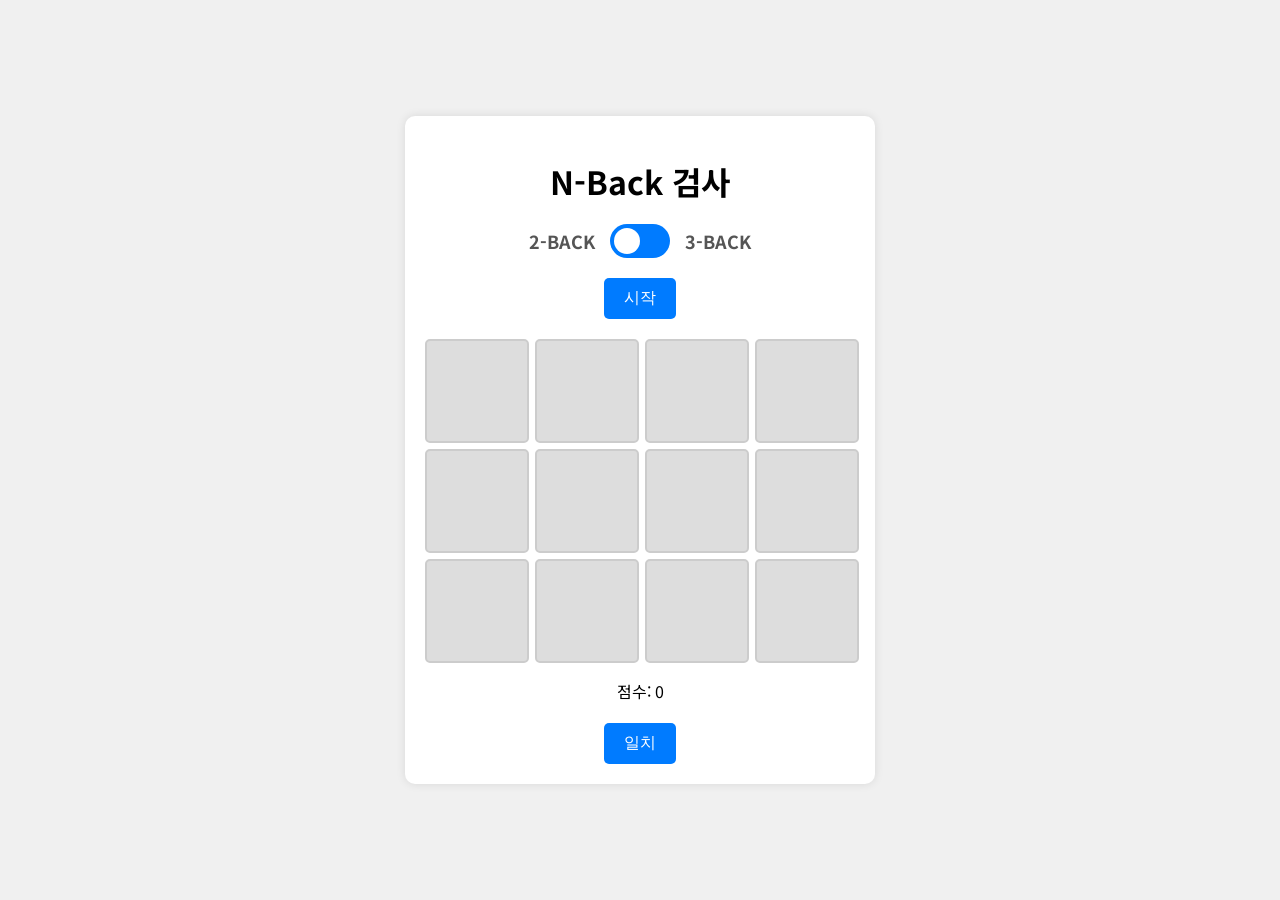
==== n-back.html @ c1296f1c "feat: Update N-back game with new features and UI This commit introduces several enhancements to the" ====
<!DOCTYPE html>
<html lang="ko">
<head>
    <meta charset="UTF-8">
    <meta name="viewport" content="width=device-width, initial-scale=1.0">
    <title>N-Back 검사</title>
    <link rel="stylesheet" href="style.css">
</head>
<body>
    <div class="container">
        <h1>N-Back 검사</h1>
        <div class="controls">
            <div class="n-toggle-container">
                <span class="toggle-label">2-BACK</span>
                <label class="toggle-switch">
                    <input type="checkbox" id="n-toggle-checkbox">
                    <span class="slider"></span>
                </label>
                <span class="toggle-label">3-BACK</span>
            </div>
            <button id="start-btn">시작</button>
        </div>
        <div id="grid-container" class="grid-container"></div>
        <div class="feedback">
            <p>점수: <span id="score">0</span></p>
            <p id="message"></p>
        </div>
        <button id="match-btn">일치</button>
    </div>
    <script src="script.js"></script>
</body>
</html>
---- style.css ----
@import url('https://fonts.googleapis.com/css2?family=Noto+Sans+KR:wght@400;700&display=swap');

body {
    font-family: 'Noto Sans KR', Arial, sans-serif;
    display: flex;
    justify-content: center;
    align-items: center;
    height: 100vh;
    margin: 0;
    background-color: #f0f0f0;
}

.container {
    text-align: center;
    background: white;
    padding: 20px;
    border-radius: 10px;
    box-shadow: 0 0 10px rgba(0, 0, 0, 0.1);
}

h1 {
    margin-bottom: 20px;
}

.controls {
    margin-bottom: 20px;
}

.grid-container {
    display: grid;
    grid-template-columns: repeat(4, 100px);
    grid-template-rows: repeat(3, 100px);
    gap: 10px;
    margin-bottom: 20px;
    width: 430px; /* (100px * 4) + (10px * 3) */
}

.grid-item {
    width: 100px;
    height: 100px;
    background-color: #ddd;
    border: 2px solid #ccc;
    border-radius: 5px;
}

.grid-item.active {
    background-color: #ffcc00;
}

.feedback {
    margin-bottom: 20px;
}

button {
    padding: 10px 20px;
    font-size: 16px;
    cursor: pointer;
    border: none;
    border-radius: 5px;
    background-color: #007bff;
    color: white;
}

button:hover {
    background-color: #0056b3;
}

ul {
    list-style-type: none;
    padding: 0;
}

ul li a {
    text-decoration: none;
    color: #007bff;
    font-size: 18px;
}

ul li a:hover {
    text-decoration: underline;
}

/* N-Toggle Switch Styles */
.n-toggle-container {
    display: flex;
    align-items: center;
    justify-content: center;
    margin-bottom: 20px;
}

.toggle-label {
    font-size: 18px;
    font-weight: bold;
    margin: 0 15px;
    color: #555;
    user-select: none;
}

.toggle-switch {
    position: relative;
    display: inline-block;
    width: 60px;
    height: 34px;
}

.toggle-switch input {
    opacity: 0;
    width: 0;
    height: 0;
}

.slider {
    position: absolute;
    cursor: pointer;
    top: 0;
    left: 0;
    right: 0;
    bottom: 0;
    background-color: #007bff; /* Default to 2-BACK color */
    transition: .4s;
    border-radius: 34px;
}

.slider:before {
    position: absolute;
    content: "";
    height: 26px;
    width: 26px;
    left: 4px;
    bottom: 4px;
    background-color: white;
    transition: .4s;
    border-radius: 50%;
}

input:checked + .slider {
    background-color: #28a745; /* Green for 3-BACK */
}

input:checked + .slider:before {
    transform: translateX(26px);
}
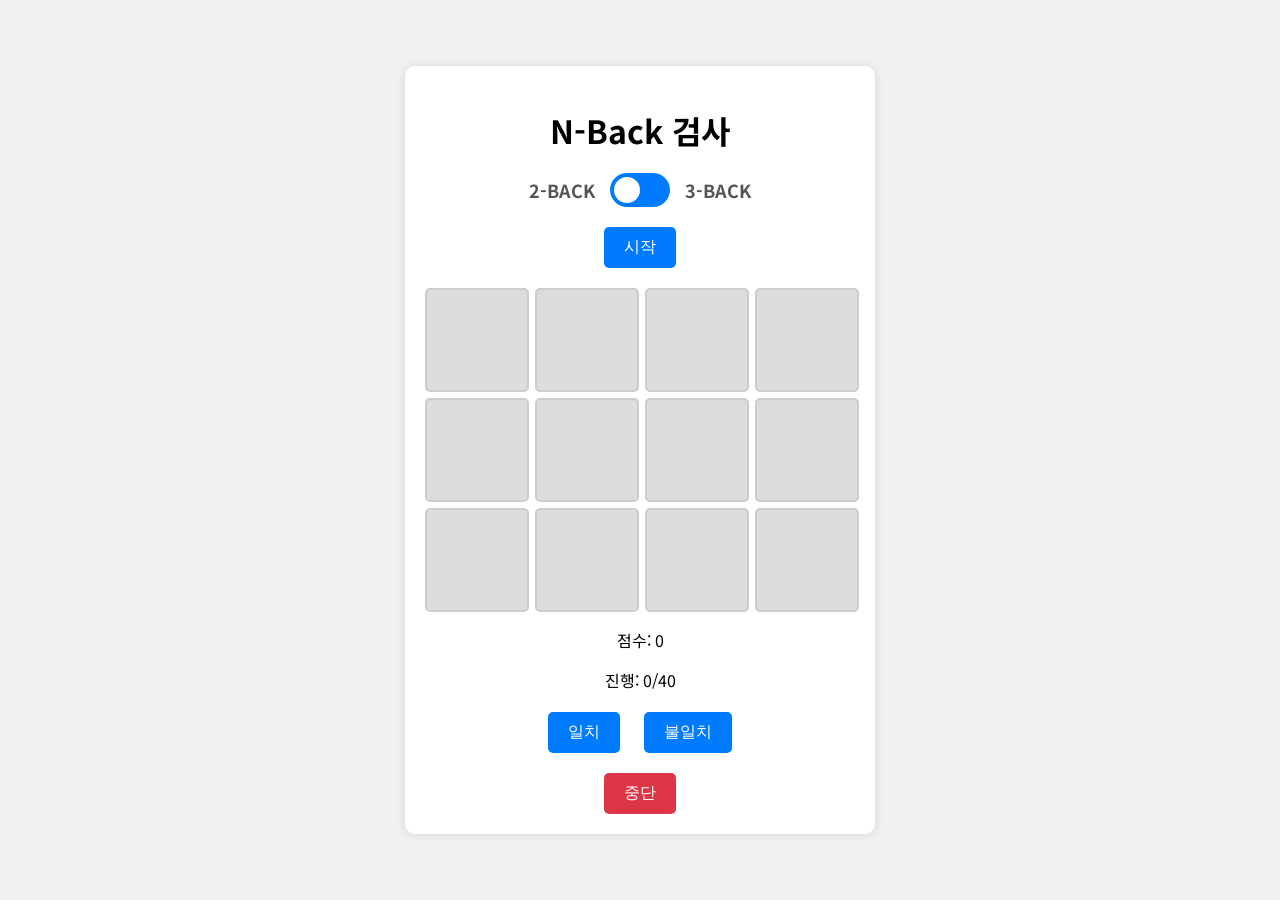
==== commit e2974f6b: "feat: Enhance N-back game with new features This commit introduces several enhancements to the N-bac" ====
--- a/n-back.html
+++ b/n-back.html
@@ -23,9 +23,14 @@
         <div id="grid-container" class="grid-container"></div>
         <div class="feedback">
             <p>점수: <span id="score">0</span></p>
+            <p>진행: <span id="trial-counter">0/40</span></p>
             <p id="message"></p>
         </div>
-        <button id="match-btn">일치</button>
+        <div class="action-buttons">
+            <button id="match-btn">일치</button>
+            <button id="mismatch-btn">불일치</button>
+        </div>
+        <button id="stop-btn" class="stop-button">중단</button>
     </div>
     <script src="script.js"></script>
 </body>
--- a/style.css
+++ b/style.css
@@ -44,11 +44,27 @@
 }
 
 .grid-item.active {
-    background-color: #ffcc00;
+    background-color: #007bff;
 }
 
 .feedback {
     margin-bottom: 20px;
+}
+
+.action-buttons {
+    margin-bottom: 20px;
+}
+
+.action-buttons button {
+    margin: 0 10px;
+}
+
+.stop-button {
+    background-color: #dc3545;
+}
+
+.stop-button:hover {
+    background-color: #c82333;
 }
 
 button {
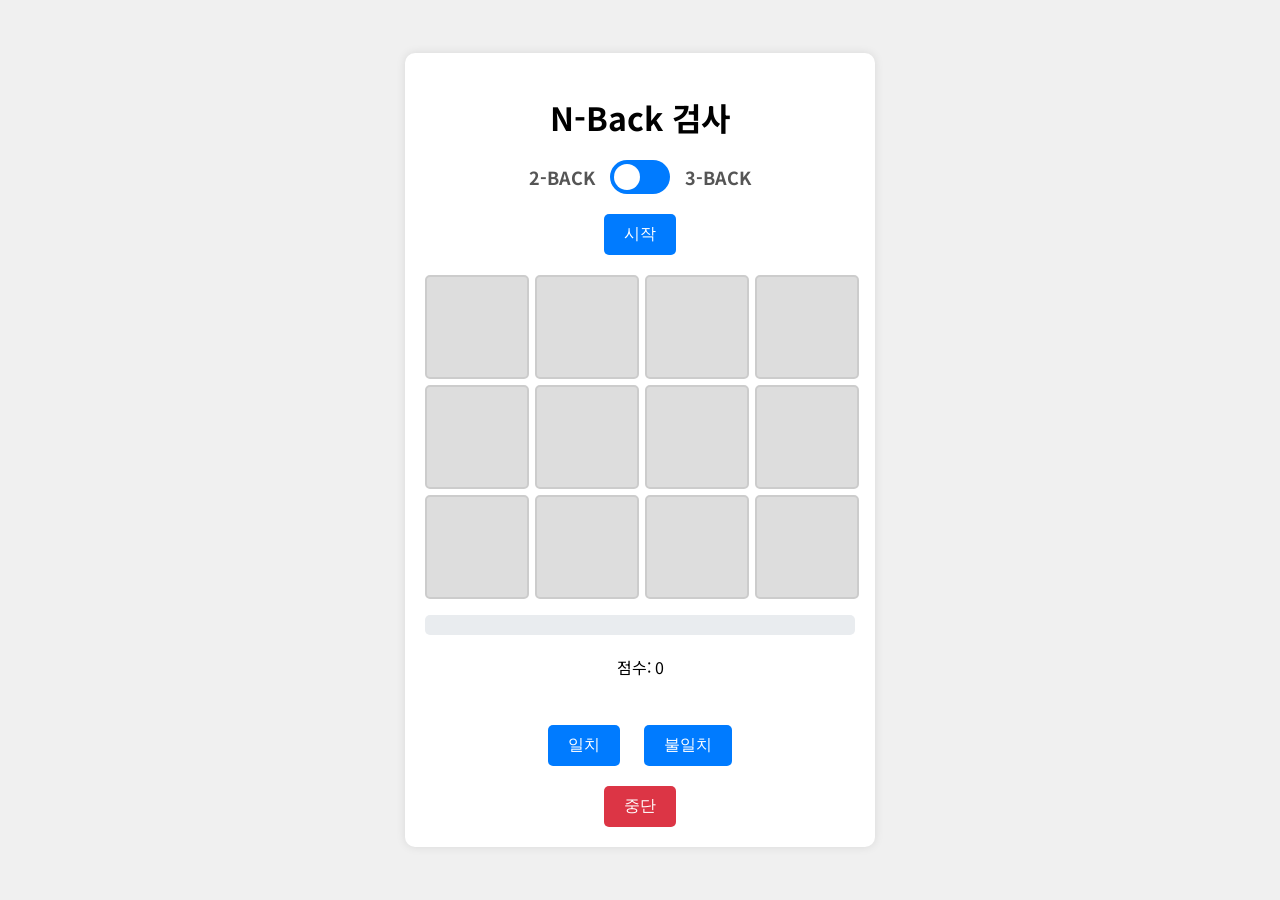
==== commit 7c4d7c79: "feat: Overhaul N-back game with progress bar and new scoring This commit introduces a significant ov" ====
--- a/n-back.html
+++ b/n-back.html
@@ -21,9 +21,11 @@
             <button id="start-btn">시작</button>
         </div>
         <div id="grid-container" class="grid-container"></div>
-        <div class="feedback">
-            <p>점수: <span id="score">0</span></p>
-            <p>진행: <span id="trial-counter">0/40</span></p>
+        <div class="progress-container">
+            <div id="progress-bar" class="progress-bar"></div>
+        </div>
+        <div id="feedback-container" class="feedback">
+            <p id="score-display">점수: <span id="score">0</span></p>
             <p id="message"></p>
         </div>
         <div class="action-buttons">
--- a/style.css
+++ b/style.css
@@ -47,8 +47,29 @@
     background-color: #007bff;
 }
 
+.progress-container {
+    width: 100%;
+    background-color: #e9ecef;
+    border-radius: 5px;
+    margin-bottom: 20px;
+    height: 20px;
+}
+
+.progress-bar {
+    width: 0%;
+    height: 100%;
+    background-color: #28a745;
+    border-radius: 5px;
+    transition: width 0.5s ease-in-out;
+}
+
 .feedback {
     margin-bottom: 20px;
+    min-height: 50px; /* Ensure space is reserved for messages */
+}
+
+.hidden {
+    display: none;
 }
 
 .action-buttons {
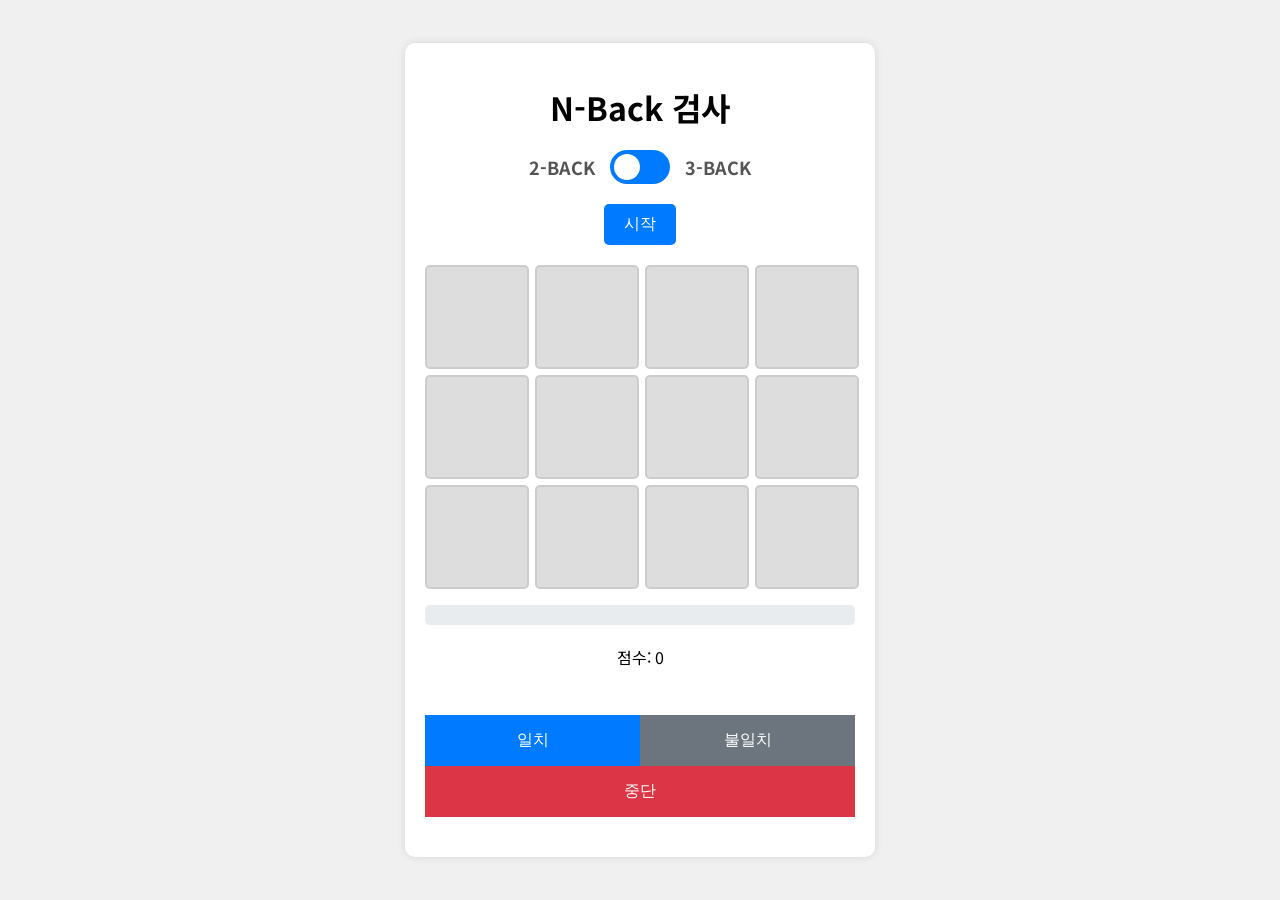
==== commit 50574c7d: "feat: N-Back 버튼을 마우스 스타일 레이아웃으로 변경하고 피드백 개선 - 사용자 피드백에 따라 버튼 레이아웃을 '마우스 모양'으로 재구성했습니다. '일치'/'불일치' 버튼" ====
--- a/n-back.html
+++ b/n-back.html
@@ -28,11 +28,13 @@
             <p id="score-display">점수: <span id="score">0</span></p>
             <p id="message"></p>
         </div>
-        <div class="action-buttons">
-            <button id="match-btn">일치</button>
-            <button id="mismatch-btn">불일치</button>
+        <div id="action-container">
+            <div class="action-buttons">
+                <button id="match-btn">일치</button>
+                <button id="mismatch-btn">불일치</button>
+            </div>
+            <button id="stop-btn" class="stop-button">중단</button>
         </div>
-        <button id="stop-btn" class="stop-button">중단</button>
     </div>
     <script src="script.js"></script>
 </body>
--- a/style.css
+++ b/style.css
@@ -72,16 +72,42 @@
     display: none;
 }
 
+#action-container {
+    display: grid;
+    grid-template-columns: 1fr 1fr;
+    grid-template-rows: auto auto;
+    gap: 0;
+    width: 430px; /* Match grid-container width */
+    margin: 20px auto;
+}
+
 .action-buttons {
-    margin-bottom: 20px;
-}
-
-.action-buttons button {
-    margin: 0 10px;
+    grid-column: 1 / 3;
+    display: grid;
+    grid-template-columns: 1fr 1fr;
+    gap: 0;
+}
+
+#action-container button {
+    margin: 0;
+    padding: 15px; /* Add some padding back for usability */
+    border-radius: 0;
+}
+
+#match-btn {
+    border-top-left-radius: 10px;
+}
+
+#mismatch-btn {
+    background-color: #6c757d; /* A neutral gray color */
+    border-top-right-radius: 10px;
 }
 
 .stop-button {
+    grid-column: 1 / 3;
     background-color: #dc3545;
+    border-bottom-left-radius: 10px;
+    border-bottom-right-radius: 10px;
 }
 
 .stop-button:hover {
